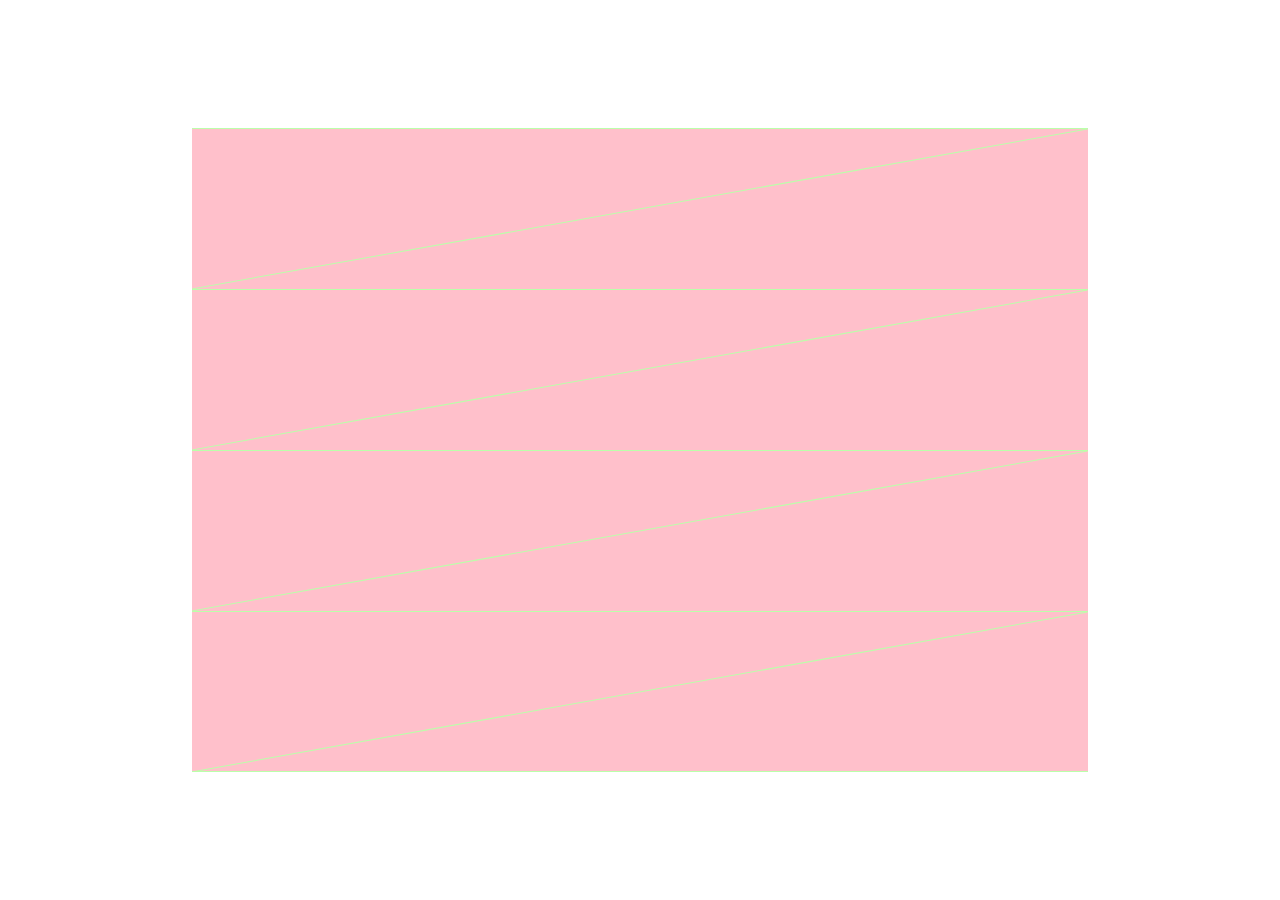
==== Terry/demo.html @ 3080700b "动画demo初始化" ====
<!DOCTYPE html>
<html>
<head>
   	<meta name="keywords" content="具体的关键字">
	<meta name="description" content="具体的页面描述">
	<meta name="author" content="game">
	<meta http-equiv="content-language" content="zh-CN"/>
	<meta charset="utf-8">
    <title>动画demo</title>
    <meta name="viewport" content="width=device-width, initial-scale=1, maximum-scale=1, user-scalable=no">
    <link rel="stylesheet" type="text/css" href="css/common.css">
    <link rel="stylesheet" type="text/css" href="css/demo.css">
</head>
<body>
	<div class="index-wrapper">

        <div id="contentBox">
          <!--<div class="partItem"></div>-->
        </div>

    </div>

  </div>
	<script type="text/javascript" src="js/jquery-2.2.4.min.js"></script>
	<script type="text/javascript" src="js/flexible.js"></script>
	<script type="text/javascript" src="js/common.js"></script>
	<script type="text/javascript" src="js/index-ctrl.js"></script>
<script type="text/javascript">

  $(function(){
    console.log(Math.sqrt( Math.pow(200,2)+Math.pow(100,2) )); // 斜线高度

    function getTanDeg(tan) {
      return Math.atan(tan) / (Math.PI / 180);
    }
    var result = getTanDeg(2);
    console.log(result); // js控制角度


    let point = 10; // 一共10个目标点
    let lineColor = '#bfa';
    let lineWidth = 1;

    let $contentBox = $('#contentBox');
    let itemWidth = $contentBox.width();
    let itemHeight = $contentBox.height()/(point/2 - 1);

    for(let i = 0; i<point/2 - 1; i++){
      $contentBox.append('<div class="partItem"></div>');
      $('.partItem').eq(i)
        .width(itemWidth)
        .height(itemHeight).css({
        'borderTop': `${lineWidth}px solid ${lineColor}`
      });
    }
    $('.partItem:last-child').css({
      'borderBottom': `${lineWidth}px solid ${lineColor}`
    });

    $(`<style>.partItem:before{
      width: ${lineWidth}px;
      height: ${Math.sqrt( Math.pow(itemWidth,2)+Math.pow(itemHeight,2) )}px;
      background-color: ${lineColor};
      transform: rotate(${getTanDeg(itemWidth/(itemHeight - lineWidth))+'deg'});

    }</style>`).appendTo('head');

  });

</script>
</body>
</html>
---- Terry/css/common.css ----
@charset "utf-8";
/* @base */
body,div,dl,dt,dd,ul,ol,li,h1,h2,h3,h4,h5,h6,pre,code,form,fieldset,legend,input,textarea,p,blockquote,th,td,hr,button{margin:0;padding:0;}
body,button,input,select,textarea{font:14px/1.5 PingFangSC,Garamond,arial,\5b8b\4f53;}
input,select,textarea{font-size:100%;}
table{border-collapse:collapse;border-spacing:0;}
th{text-align:inherit;}
fieldset,img,a img{border:0;}
abbr,acronym{border:0;font-variant:normal;}
del{text-decoration:line-through;}
address,caption,cite,code,dfn,em,th,var{font-style:normal;}
ol,ul{list-style:none;}
caption,th{text-align:left;}
h1,h2,h3,h4,h5,h6{font-size:100%;}
q:before,q:after{content:'';}
sup{vertical-align:text-top;}
sub{vertical-align:text-bottom;}
ins,a{text-decoration:none;color: #fff;}
a:hover{text-decoration:none;}

.clearfix:after{visibility:hidden;display:block;font-size:0;content:" ";clear:both;height:0;}
.clearfix{*zoom:1;}
.hide{display:none;}
.fl{float:left;}
.fr{float:right;}
html,body{
	height: 100%;
	color: #757575;
	background: #F2F2F2;
}
body{
	display: -webkit-box; /* OLD - iOS 6-, Safari 3.1-6 */ 
	display: -moz-box; /* OLD - Firefox 19- (buggy but mostly works) */ 
	display: -ms-flexbox; /* TWEENER - IE 10 */ 
	display: -webkit-flex; /* NEW - Chrome */ 
	display: flex; /* NEW, Spec - Opera 12.1, Firefox 20+ */
	flex-direction: column;


}
.flex{
	display: -webkit-box; /* OLD - iOS 6-, Safari 3.1-6 */ 
	display: -moz-box; /* OLD - Firefox 19- (buggy but mostly works) */ 
	display: -ms-flexbox; /* TWEENER - IE 10 */ 
	display: -webkit-flex; /* NEW - Chrome */ 
	display: flex; /* NEW, Spec - Opera 12.1, Firefox 20+ */

}
*{
	-moz-box-sizing: border-box;  
    -webkit-box-sizing: border-box; 
    -o-box-sizing: border-box; 
    -ms-box-sizing: border-box; 
    box-sizing: border-box; 
}
/*此处设置无论页面内容多少  footer永远在底部显示*/
.body-wrap{
	position: relative;
	-webkit-flex: 1 1 auto;
	-moz-flex: 1 1 auto;
	-ms-flex: 1 1 auto;
	-o-flex: 1 1 auto;
	flex: 1 1 auto;
	flex-direction: column;
	-webkit-transition: all .6s;
	-o-transition: all .6s;
	transition: all .6s;
}
/*此处设置无论页面内容多少  footer永远在底部显示*/


/*以上为CSSreset*/



/*header start*/
.public-header{
	-webkit-flex: 0 0 auto;
	-moz-flex: 0 0 auto;
	-ms-flex: 0 0 auto;
	-o-flex: 0 0 auto;
	flex: 0 0 auto;
}

.public-footer{
	-webkit-flex: 0 0 auto;
	-moz-flex: 0 0 auto;
	-ms-flex: 0 0 auto;
	-o-flex: 0 0 auto;
	flex: 0 0 auto;
}
.header{
	width: 100%;
	padding: 0.266667rem;
	background: #333;
	height: 1.6rem;
	justify-content: space-between;
	-webkit-transition: all .6s;
	-o-transition: all .6s;
	transition: all .6s;
}

.header .logo{
	display: block;
	height: 1.066667rem;
	line-height: 1.066667rem;
	color: #fff;
	font-size: 0.658824rem;
	font-weight: bold;
}
.header .logo img{
	height: 100%;
}

.header .nav{
	width:1.066667rem;
	flex-direction: column;
	align-content: space-around;
	height: 100%;
	flex-flow: row wrap;
}
.header .nav span{
	width: 100%;
	height: 0.066667rem;
	background: #fff;
	display: block;
	-webkit-transition: all .6s;
	-o-transition: all .6s;
	transition: all .6s;
}

.sideBarAnimate{
	-webkit-transform: translateX(-50%);
	-ms-transform: translateX(-50%);
	-o-transform: translateX(-50%);
	transform: translateX(-50%);

}

/*header end*/

/*sideBar begin*/

.kx-column-nav{
	width: 50%;/*宽度根据项目需求调节；如需响应请使用百分比加上max-width*/
	position: fixed;
	top: 0;
	right: -50%;
	height: 100%;
	min-height: 100%;
	overflow: hidden;
	background: #20222A;
	-webkit-transition: all .6s;
	-o-transition: all .6s;
	transition: all .6s;
	z-index: 100;
}

.kx-column-nav .kx-column-logo{
	display: block;
	width: 100%;
	height: 1.6rem;
	line-height: 1.6rem;
	text-decoration: none;
}

.kx-column-nav .kx-column-logo h1{
	text-align: center;
	font-size: 0.64rem;
	font-weight: bold;
	color: #fff;
	opacity: .8;
	letter-spacing: 5px;
}

.kx-column-nav .kx-column-main{
	width: 100%;
}
.kx-column-nav .kx-column-main > ul{
	padding: 0;
	margin: 0;
}
.kx-column-nav .kx-column-main > ul > li{
	padding: 0;
	margin: 0;
	list-style: none;
}

.kx-column-nav .kx-column-main > ul > li > a{

	display: block;
	padding-left: 0.666667rem;
	color: #fff;
	opacity: .8;
	text-decoration: none;
	height: 1.333333rem;
	line-height: 1.333333rem;
	-webkit-transition: border .6s;
	-o-transition: border .6s;
	transition: border .6s;
	position: relative;
}
.kx-column-nav .kx-column-main > ul > li > a .kx-slide-icon{
	width: 0.373333rem;
	height: 0.373333rem;
	font-size: 0.373333rem;
	position: absolute;
	top: 50%;
	margin-top: -0.186667rem;
	right: 0.533333rem;
}
.kx-column-nav .kx-column-main > ul > li > a .fa-chevron-up{
	display: none;
}
.kx-column-nav .kx-column-main > ul > li > .active .fa-chevron-up{
	display: block;
}

.kx-column-nav .kx-column-main > ul > li > .active .fa-chevron-down{
	display: none;
}

.kx-column-nav .kx-column-main > ul > li > a i{
	font-size: 0.373333rem;
	width: 0.4rem;
	margin-right: 0.133333rem;
}

.kx-column-nav .kx-column-main > ul > li > ul{
	padding: 0;
	margin: 0;
	list-style: none;
	background: rgba(0,0,0,.3)
}
.kx-column-nav .kx-column-main > ul > li > ul{
	display: none;
}
.kx-column-nav .kx-column-main > ul > li > ul li a{
	padding-left: 1.2rem;
	line-height: 1.2rem;
	color: #fff;
	opacity: .8;
	display: block;
	text-decoration: none;
	-webkit-transition: all .75s;
	-o-transition: all .75s;
	transition: all .75s;
}
.kx-column-nav .kx-column-main > ul > li > ul li a:hover{
	background: #009688;
}

/*sideBar end*/

/*footer begin*/
.footer{
	position: relative;
	font-size: 0.32rem;
	width: 100%;
	height: 0.8rem;
	text-align: center;
	background: #333;
	line-height: 0.8rem;
	color: #fff;
	-webkit-transition: all .6s;
	-o-transition: all .6s;
	transition: all .6s;
}
/*footer end*/


/*模板页面规则对应样式，实际开发中中请删除*/

.kx-rule{
  width: 100%;
  margin-top: 1.066667rem;
  padding: 0 0.533333rem
}

.kx-rule h1{
  text-align: center;
  font-size: 0.48rem;
  color: #333;
  font-family: 'Chelsea Market', Georgia, serif
  
}

.kx-rule h2{
  text-align: center;
  font-size: 0.32rem;
  color: #999;
  font-family: 'Chelsea Market', Georgia, serif;
  margin-top: 15px;
}
.kx-rule h3{
  text-align: center;
  font-size: 0.32rem;
  color: #999;
  font-family: 'Chelsea Market', Georgia, serif;
  margin-top: 0.4rem;
}
.kx-rule ul{
  width: 100%;
  margin: 0.8rem auto;
}

.kx-rule ul li{
  line-height: 0.666667rem;
  font-size: 0.32rem;
}

.kx-rule ul li a{
  color: #ff0000;
  /*text-decoration: underline;*/
}
/*模板页面规则对应样式，实际开发中中请删除*/
---- Terry/css/demo.css ----
* {
  font-family: "微软雅黑" !important;
}
body {
  background-color: #fff;
  -ms-overflow-style: none;
  overflow: -moz-scrollbars-none;
}
body::-webkit-scrollbar {
  width: 0;
}
.index-wrapper {
  height: 100vh;
  background-size: 100% 100%;
  padding: 10% 15%;
}
.index-wrapper #contentBox {
  height: 100%;
  background-color: pink;
}
.index-wrapper #contentBox .partItem {
  overflow: hidden;
  position: relative;
  background-color: transparent;
}
.index-wrapper #contentBox .partItem:before {
  content: "";
  position: absolute;
  top: 0;
  right: 0;
  display: block;
  transform-origin: top;
}
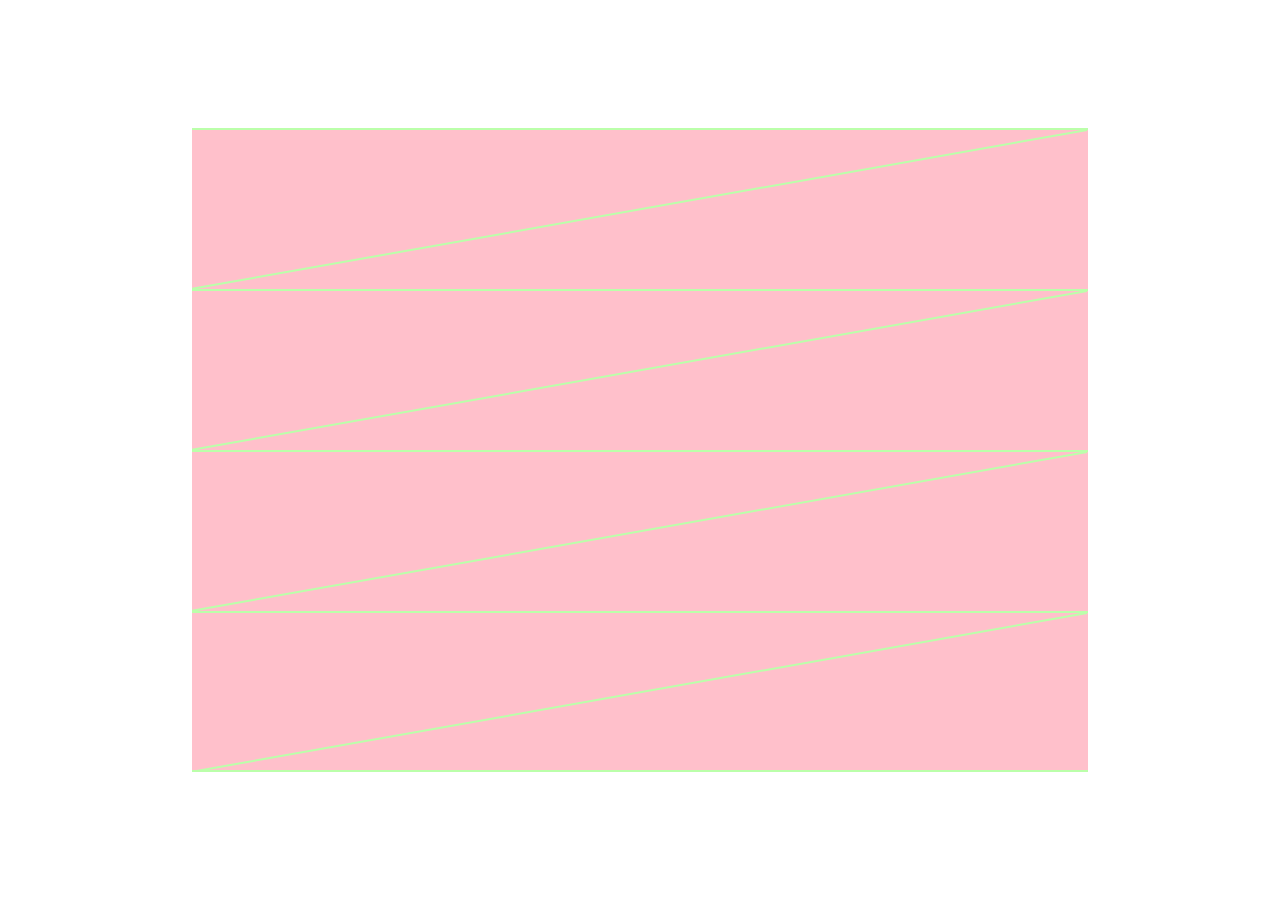
==== commit a06c80df: "添加说明" ====
--- a/Terry/demo.html
+++ b/Terry/demo.html
@@ -28,23 +28,29 @@
 <script type="text/javascript">
 
   $(function(){
-    console.log(Math.sqrt( Math.pow(200,2)+Math.pow(100,2) )); // 斜线高度
 
+    // 斜线高度
+    console.log(Math.sqrt( Math.pow(200,2)+Math.pow(100,2) ));
+
+    /**
+     * js控制角度
+     * @param tan
+     * @returns {number}
+     */
     function getTanDeg(tan) {
       return Math.atan(tan) / (Math.PI / 180);
     }
-    var result = getTanDeg(2);
-    console.log(result); // js控制角度
 
 
     let point = 10; // 一共10个目标点
-    let lineColor = '#bfa';
-    let lineWidth = 1;
+    let lineColor = '#bfa'; // 线条颜色
+    let lineWidth = 2; // 线条粗细
 
-    let $contentBox = $('#contentBox');
-    let itemWidth = $contentBox.width();
-    let itemHeight = $contentBox.height()/(point/2 - 1);
+    let $contentBox = $('#contentBox'); // 容器box
+    let itemWidth = $contentBox.width(); // 子元素宽度
+    let itemHeight = $contentBox.height()/(point/2 - 1); // 子元素高度
 
+    // 添加子元素，并定义样式
     for(let i = 0; i<point/2 - 1; i++){
       $contentBox.append('<div class="partItem"></div>');
       $('.partItem').eq(i)
@@ -53,10 +59,12 @@
         'borderTop': `${lineWidth}px solid ${lineColor}`
       });
     }
+    // 最后一个元素不要边框
     $('.partItem:last-child').css({
       'borderBottom': `${lineWidth}px solid ${lineColor}`
     });
 
+    // 子元素，添加伪类样式
     $(`<style>.partItem:before{
       width: ${lineWidth}px;
       height: ${Math.sqrt( Math.pow(itemWidth,2)+Math.pow(itemHeight,2) )}px;
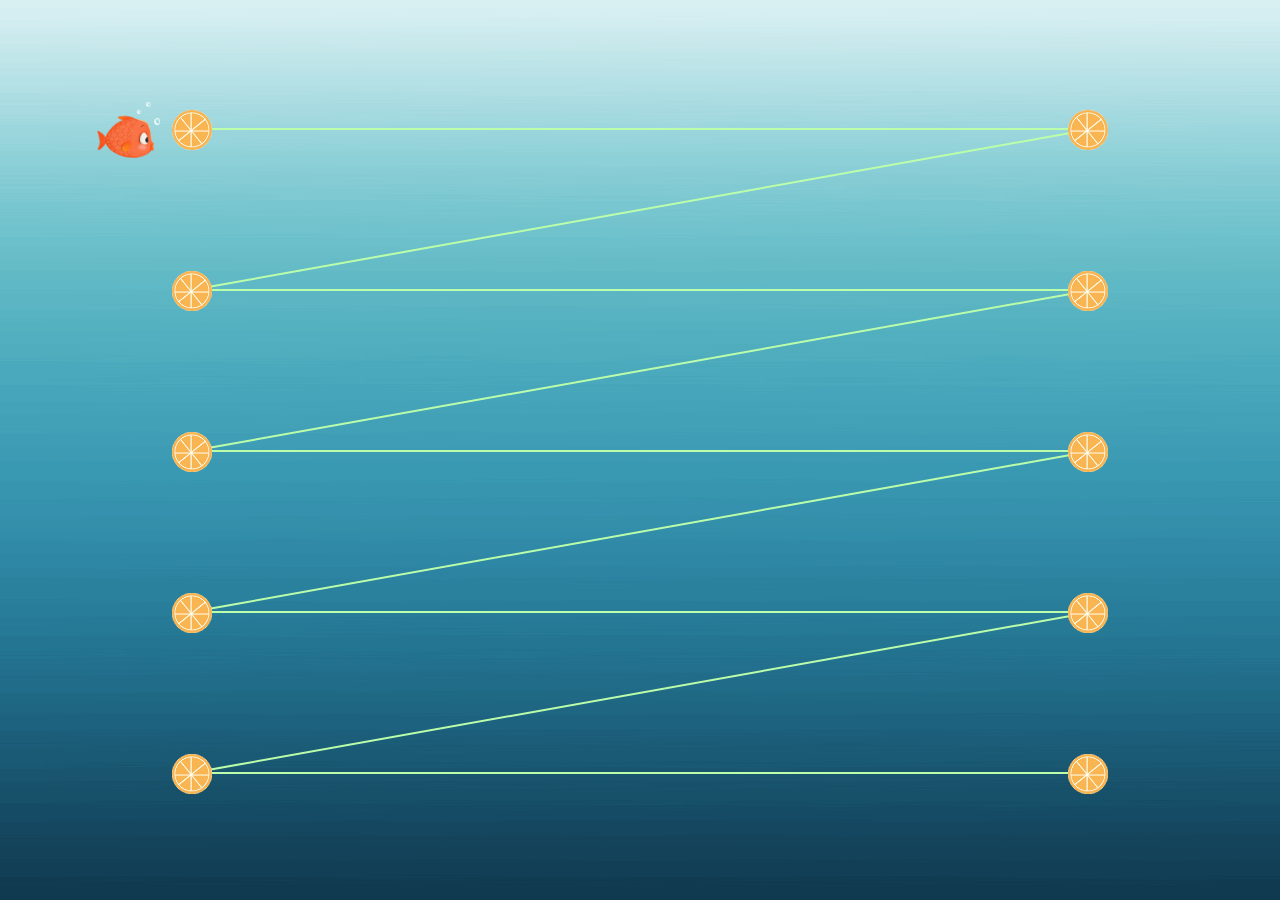
==== commit 72aba78d: "页面UI和动画初始化交互" ====
--- a/Terry/demo.html
+++ b/Terry/demo.html
@@ -15,6 +15,7 @@
 	<div class="index-wrapper">
 
         <div id="contentBox">
+          <img id="eaterIcon" src="./images/fish_right.png" alt="eaterIcon">
           <!--<div class="partItem"></div>-->
         </div>
 
@@ -45,33 +46,80 @@
     let point = 10; // 一共10个目标点
     let lineColor = '#bfa'; // 线条颜色
     let lineWidth = 2; // 线条粗细
+    let animatEasing = 500; // 动画速度
+    let animatDelay = 200; // 动画每个阶段停留时间
 
     let $contentBox = $('#contentBox'); // 容器box
     let itemWidth = $contentBox.width(); // 子元素宽度
     let itemHeight = $contentBox.height()/(point/2 - 1); // 子元素高度
 
-    // 添加子元素，并定义样式
+    // 补充顶部边框，作为运动轨迹
+    $contentBox.css({
+      'borderTop': `${lineWidth}px solid ${lineColor}`
+    });
+
+    // 添加子元素，添加子元素图片
     for(let i = 0; i<point/2 - 1; i++){
       $contentBox.append('<div class="partItem"></div>');
-      $('.partItem').eq(i)
-        .width(itemWidth)
-        .height(itemHeight).css({
-        'borderTop': `${lineWidth}px solid ${lineColor}`
-      });
+      $('.partItem').eq(i).width(itemWidth).height(itemHeight).append('' +
+        '<div class="border" style="height: '+lineWidth+'px; background: '+lineColor+'"></div>' +
+        '<img class="foodIcon foodIcon1" src="./images/lemon.png" alt="foodIcon">' +
+        '<img class="foodIcon foodIcon2" src="./images/lemon.png" alt="foodIcon">'
+      );
     }
-    // 最后一个元素不要边框
-    $('.partItem:last-child').css({
-      'borderBottom': `${lineWidth}px solid ${lineColor}`
-    });
 
-    // 子元素，添加伪类样式
+    // 最后一个元素添加子元素图片
+    $('.partItem:last-child').append('' +
+      '<img class="foodIcon foodIcon3" src="./images/lemon.png" alt="foodIcon">' +
+      '<img class="foodIcon foodIcon4" src="./images/lemon.png" alt="foodIcon">'
+    );
+
+    // 子元素，添加伪类样式，作为运动轨迹
     $(`<style>.partItem:before{
       width: ${lineWidth}px;
       height: ${Math.sqrt( Math.pow(itemWidth,2)+Math.pow(itemHeight,2) )}px;
       background-color: ${lineColor};
-      transform: rotate(${getTanDeg(itemWidth/(itemHeight - lineWidth))+'deg'});
+      transform: rotate(${getTanDeg(itemWidth/(itemHeight - lineWidth/2))+'deg'});
 
     }</style>`).appendTo('head');
+
+
+
+    var $foodIconArr = $('.foodIcon');// 食物的图标数组
+    var $eater = $('#eaterIcon'); // 猎人（人或者鱼）
+
+    let eaterWidth = $eater.width(); // 捕食者宽度
+    let eaterHeight = $eater.height(); // 捕食者高度
+
+
+    $eater.unbind('click').bind('click', function(){
+      eatingFood();
+    });
+
+    /**
+     * eatingFood：开始吃食物
+     */
+    function eatingFood(){
+      for(let i = 0; i<=point; i++){
+
+        let left = i%2?0:itemWidth; // 距离左侧距离
+        let top = Math.ceil(i/2)*itemHeight; // 距离顶部距离
+
+        if(i === 0){// 隐藏第一个食物
+          $foodIconArr.eq(0).hide();
+        }
+        if(i<point - 1){ // 最后一次之前停止动画
+          $eater.animate({
+            left: left - eaterWidth/2, // 减去自身边距的一半
+            top: top  - eaterHeight/2 // 减去自身边距的一半
+          }, animatEasing, 'linear', function(){
+            console.log(left, top);
+            $foodIconArr.eq(i+1).hide();
+            $eater.attr('src', `./images/fish_${i%2?'right':'left'}.png`);
+          }).delay(animatDelay);
+        }
+      }
+    }
 
   });
 
--- a/Terry/css/demo.css
+++ b/Terry/css/demo.css
@@ -11,17 +11,54 @@
 }
 .index-wrapper {
   height: 100vh;
+  background: url("../images/bg_sea.png") repeat-x;
   background-size: 100% 100%;
   padding: 10% 15%;
 }
 .index-wrapper #contentBox {
   height: 100%;
-  background-color: pink;
+  position: relative;
+}
+.index-wrapper #contentBox #eaterIcon {
+  position: absolute;
+  width: 1.16796875rem;
+  height: 1.0234375rem;
+  left: -1.75585937rem;
+  top: -0.51171875rem;
+  z-index: 2;
 }
 .index-wrapper #contentBox .partItem {
-  overflow: hidden;
   position: relative;
   background-color: transparent;
+}
+.index-wrapper #contentBox .partItem .border {
+  /*作为运动轨迹*/
+  position: absolute;
+  left: 0;
+  bottom: 0;
+  width: 100%;
+}
+.index-wrapper #contentBox .partItem .foodIcon {
+  width: 0.75rem;
+  height: 0.75rem;
+  position: absolute;
+  z-index: 1;
+}
+.index-wrapper #contentBox .partItem .foodIcon1 {
+  left: -0.375rem;
+  top: -0.375rem;
+}
+.index-wrapper #contentBox .partItem .foodIcon2 {
+  right: -0.375rem;
+  top: -0.375rem;
+}
+.index-wrapper #contentBox .partItem .foodIcon3 {
+  left: -0.375rem;
+  bottom: -0.375rem;
+}
+.index-wrapper #contentBox .partItem .foodIcon4 {
+  right: -0.375rem;
+  bottom: -0.375rem;
 }
 .index-wrapper #contentBox .partItem:before {
   content: "";
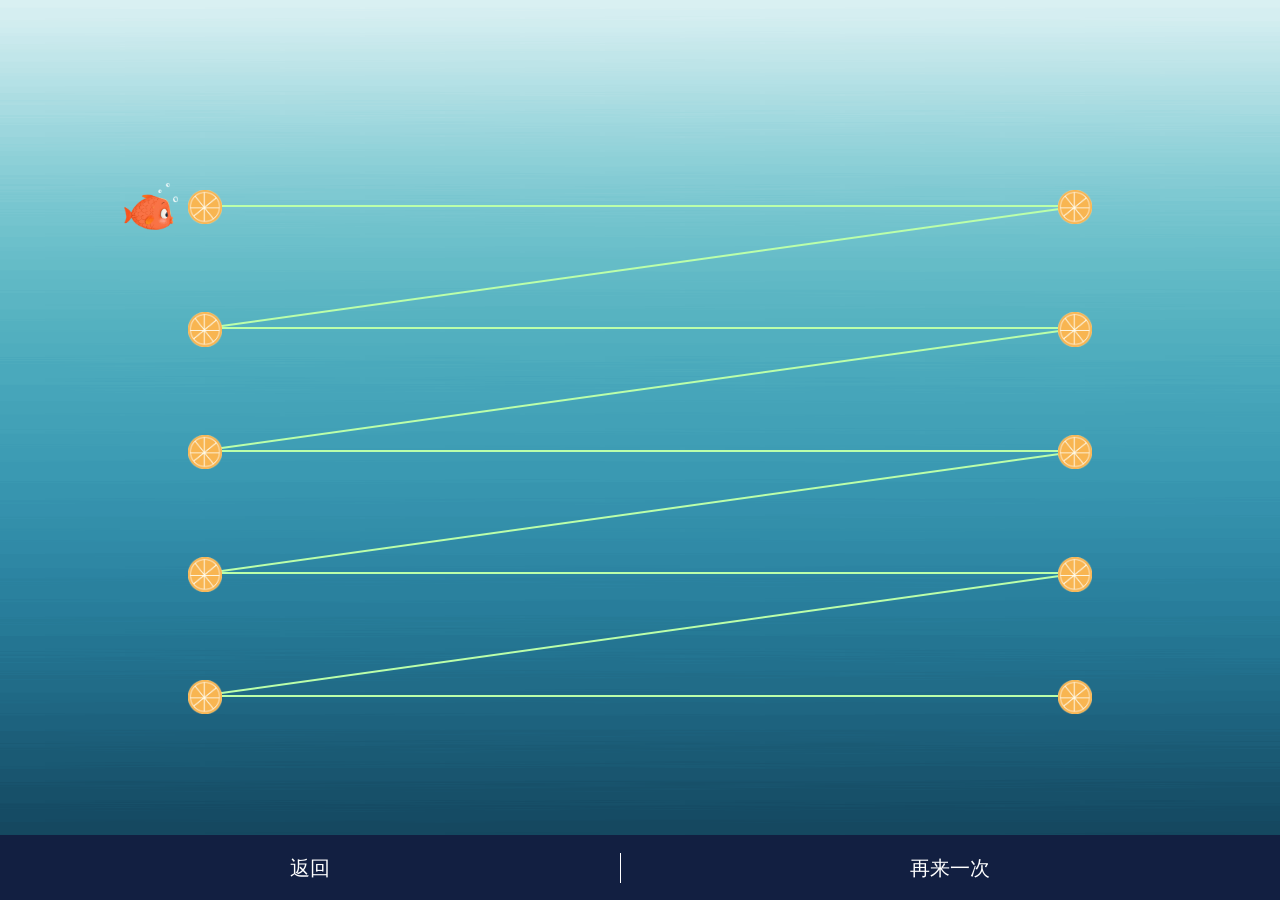
==== commit e5841541: "用户操作和UI" ====
--- a/Terry/demo.html
+++ b/Terry/demo.html
@@ -19,13 +19,16 @@
           <!--<div class="partItem"></div>-->
         </div>
 
+    <div class="fixedBox">
+      <div class="part">返回</div>
+      <div class="part">再来一次</div>
     </div>
 
   </div>
 	<script type="text/javascript" src="js/jquery-2.2.4.min.js"></script>
 	<script type="text/javascript" src="js/flexible.js"></script>
 	<script type="text/javascript" src="js/common.js"></script>
-	<script type="text/javascript" src="js/index-ctrl.js"></script>
+	<!--<script type="text/javascript" src="js/index-ctrl.js"></script>-->
 <script type="text/javascript">
 
   $(function(){
@@ -46,8 +49,8 @@
     let point = 10; // 一共10个目标点
     let lineColor = '#bfa'; // 线条颜色
     let lineWidth = 2; // 线条粗细
-    let animatEasing = 500; // 动画速度
-    let animatDelay = 200; // 动画每个阶段停留时间
+    let animatEasing = 50; // 动画速度
+    let animatDelay = 20; // 动画每个阶段停留时间
 
     let $contentBox = $('#contentBox'); // 容器box
     let itemWidth = $contentBox.width(); // 子元素宽度
@@ -90,10 +93,32 @@
 
     let eaterWidth = $eater.width(); // 捕食者宽度
     let eaterHeight = $eater.height(); // 捕食者高度
+    // js控制初始化left,top,并保存，以便再次初始化；
 
 
+    // 开始（进入页面即执行）
     $eater.unbind('click').bind('click', function(){
       eatingFood();
+    });
+
+    // 再来一次
+    $('.fixedBox .part').unbind('click').bind('click', function(){
+      let index = $(this).index();
+      if(index === 0){
+        alert('返回~');
+      }else{
+        // 修改图片方向；
+        $eater.attr('src', './images/fish_right.png');
+        // 显示所有食物
+        for(let i = 0; i<$foodIconArr.length; i++){
+          $foodIconArr.eq(i).show();
+        }
+        // 重置捕食者位置
+        $eater.css({
+          left: -eaterWidth/2,
+          top: -eaterHeight/2
+        });
+      }
     });
 
     /**
--- a/Terry/css/demo.css
+++ b/Terry/css/demo.css
@@ -13,7 +13,7 @@
   height: 100vh;
   background: url("../images/bg_sea.png") repeat-x;
   background-size: 100% 100%;
-  padding: 10% 15%;
+  padding: 16%;
 }
 .index-wrapper #contentBox {
   height: 100%;
@@ -21,10 +21,10 @@
 }
 .index-wrapper #contentBox #eaterIcon {
   position: absolute;
-  width: 1.16796875rem;
-  height: 1.0234375rem;
-  left: -1.75585937rem;
-  top: -0.51171875rem;
+  width: 0.99666667rem;
+  height: 0.87333333rem;
+  left: -1.49833333rem;
+  top: -0.43666667rem;
   z-index: 2;
 }
 .index-wrapper #contentBox .partItem {
@@ -39,26 +39,26 @@
   width: 100%;
 }
 .index-wrapper #contentBox .partItem .foodIcon {
-  width: 0.75rem;
-  height: 0.75rem;
+  width: 0.64rem;
+  height: 0.64rem;
   position: absolute;
   z-index: 1;
 }
 .index-wrapper #contentBox .partItem .foodIcon1 {
-  left: -0.375rem;
-  top: -0.375rem;
+  left: -0.32rem;
+  top: -0.32rem;
 }
 .index-wrapper #contentBox .partItem .foodIcon2 {
-  right: -0.375rem;
-  top: -0.375rem;
+  right: -0.32rem;
+  top: -0.32rem;
 }
 .index-wrapper #contentBox .partItem .foodIcon3 {
-  left: -0.375rem;
-  bottom: -0.375rem;
+  left: -0.32rem;
+  bottom: -0.32rem;
 }
 .index-wrapper #contentBox .partItem .foodIcon4 {
-  right: -0.375rem;
-  bottom: -0.375rem;
+  right: -0.32rem;
+  bottom: -0.32rem;
 }
 .index-wrapper #contentBox .partItem:before {
   content: "";
@@ -68,3 +68,23 @@
   display: block;
   transform-origin: top;
 }
+.index-wrapper .fixedBox {
+  position: fixed;
+  left: 0;
+  bottom: 0;
+  width: 100%;
+  display: flex;
+  align-items: center;
+  text-align: center;
+  font-size: 0.37333333rem;
+  color: #fff;
+  background-color: #121F41;
+}
+.index-wrapper .fixedBox .part {
+  flex-grow: 1;
+  margin: 0.32rem 0;
+  border-right: 0.02666667rem solid #fff;
+}
+.index-wrapper .fixedBox .part:last-child {
+  border-right: none;
+}
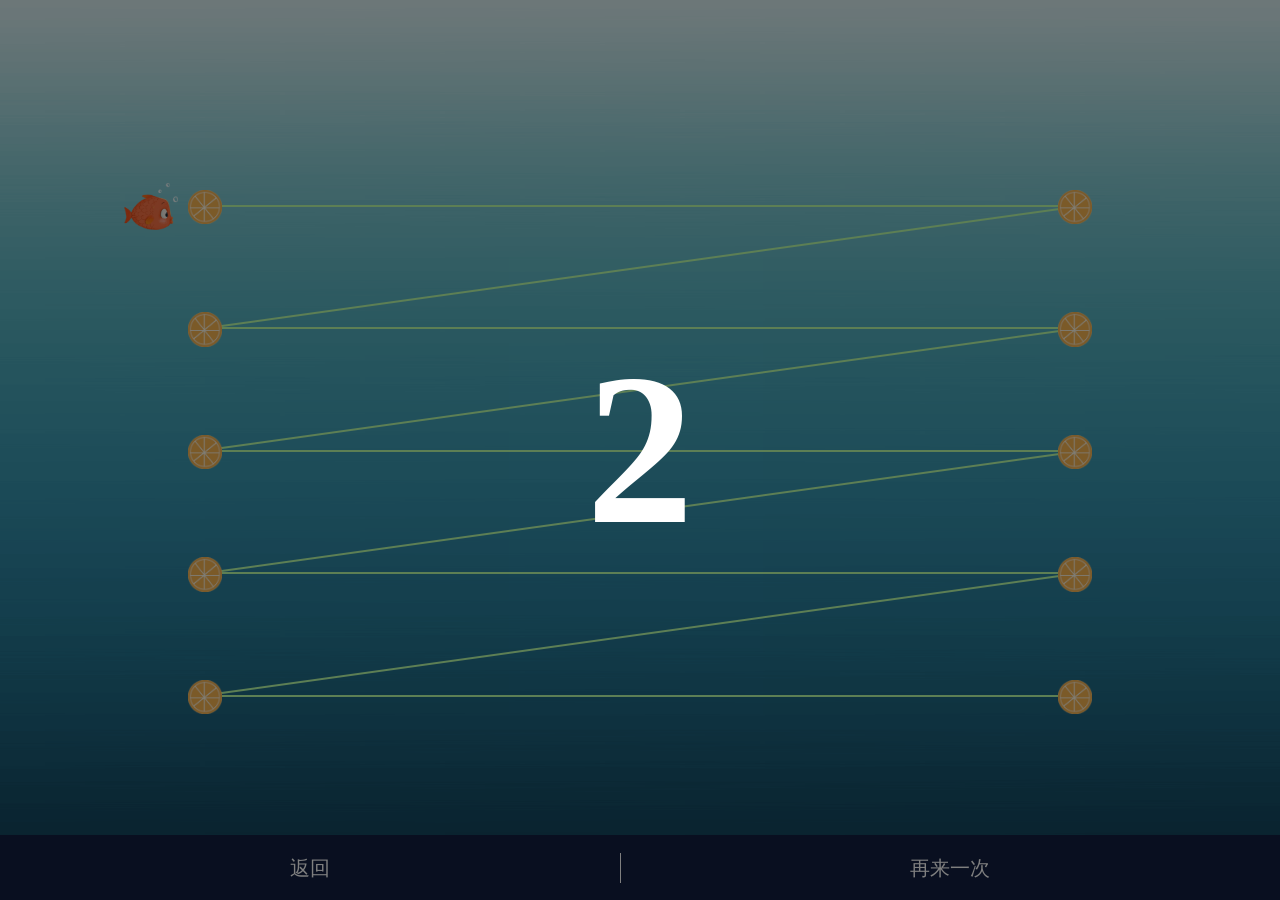
==== commit f073425a: "初始化逻辑更新" ====
--- a/Terry/demo.html
+++ b/Terry/demo.html
@@ -19,6 +19,9 @@
           <!--<div class="partItem"></div>-->
         </div>
 
+    <div class="shadowBox">
+      <span class="leftTime">3</span>
+    </div>
     <div class="fixedBox">
       <div class="part">返回</div>
       <div class="part">再来一次</div>
@@ -96,17 +99,15 @@
     // js控制初始化left,top,并保存，以便再次初始化；
 
 
-    // 开始（进入页面即执行）
-    $eater.unbind('click').bind('click', function(){
-      eatingFood();
-    });
-
     // 再来一次
     $('.fixedBox .part').unbind('click').bind('click', function(){
       let index = $(this).index();
       if(index === 0){
         alert('返回~');
       }else{
+        // 展示倒计时
+        $('.shadowBox').show();
+        timerFun();
         // 修改图片方向；
         $eater.attr('src', './images/fish_right.png');
         // 显示所有食物
@@ -120,6 +121,23 @@
         });
       }
     });
+
+    // 开始（进入页面即执行）
+    timerFun();
+    function timerFun(){
+      let leftTime = 3;
+      let timer = setInterval(function () {
+        leftTime --;
+        if(leftTime > 0){
+          $('.shadowBox .leftTime').text(leftTime);
+        }else{
+          clearInterval(timer);
+          $('.shadowBox').hide();
+          $('.shadowBox .leftTime').text(3);
+          eatingFood();
+        }
+      }, 1000);
+    }
 
     /**
      * eatingFood：开始吃食物
--- a/Terry/css/demo.css
+++ b/Terry/css/demo.css
@@ -68,6 +68,23 @@
   display: block;
   transform-origin: top;
 }
+.index-wrapper .shadowBox {
+  position: fixed;
+  left: 0;
+  top: 0;
+  z-index: 3;
+  width: 100%;
+  height: 100%;
+  background-color: rgba(0, 0, 0, 0.5);
+  display: flex;
+  align-items: center;
+  justify-content: center;
+}
+.index-wrapper .shadowBox .leftTime {
+  font-weight: bold;
+  color: #fff;
+  font-size: 4rem;
+}
 .index-wrapper .fixedBox {
   position: fixed;
   left: 0;
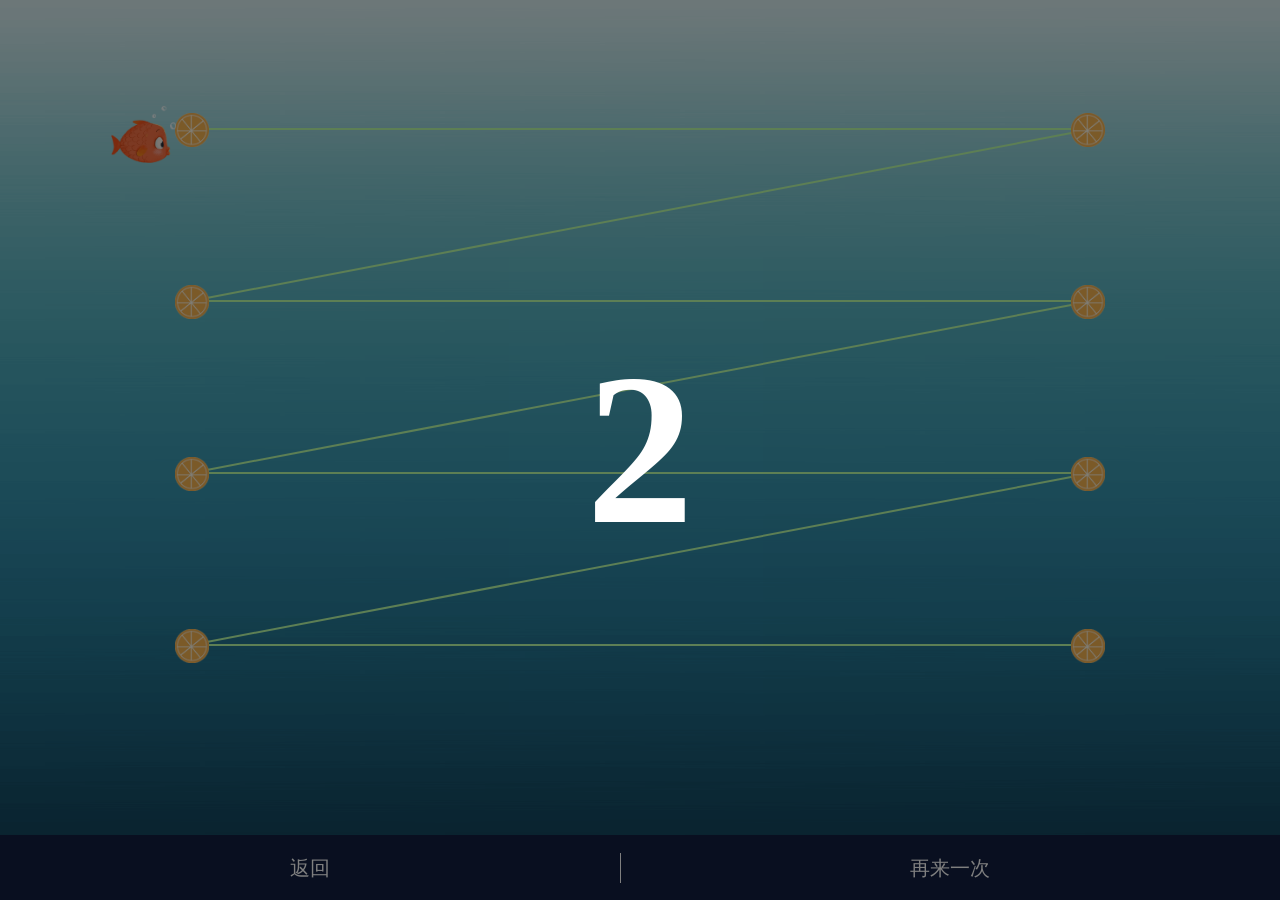
==== commit dba443c2: "目标物尺寸调整和再来一次防抖处理" ====
--- a/Terry/demo.html
+++ b/Terry/demo.html
@@ -1,55 +1,57 @@
 <!DOCTYPE html>
 <html>
 <head>
-   	<meta name="keywords" content="具体的关键字">
-	<meta name="description" content="具体的页面描述">
-	<meta name="author" content="game">
-	<meta http-equiv="content-language" content="zh-CN"/>
-	<meta charset="utf-8">
-    <title>动画demo</title>
-    <meta name="viewport" content="width=device-width, initial-scale=1, maximum-scale=1, user-scalable=no">
-    <link rel="stylesheet" type="text/css" href="css/common.css">
-    <link rel="stylesheet" type="text/css" href="css/demo.css">
+  <meta name="keywords" content="具体的关键字">
+  <meta name="description" content="具体的页面描述">
+  <meta name="author" content="game">
+  <meta http-equiv="content-language" content="zh-CN"/>
+  <meta charset="utf-8">
+  <title>动画demo</title>
+  <meta name="viewport" content="width=device-width, initial-scale=1, maximum-scale=1, user-scalable=no">
+  <link rel="stylesheet" type="text/css" href="css/common.css">
+  <link rel="stylesheet" type="text/css" href="css/demo.css">
 </head>
 <body>
-	<div class="index-wrapper">
+<div class="index-wrapper">
 
-        <div id="contentBox">
-          <img id="eaterIcon" src="./images/fish_right.png" alt="eaterIcon">
-          <!--<div class="partItem"></div>-->
-        </div>
+  <div id="contentBox">
+    <img id="eaterIcon" src="./images/fish_right.png" alt="eaterIcon">
+    <!--<div class="partItem"></div>-->
+  </div>
 
-    <div class="shadowBox">
-      <span class="leftTime">3</span>
-    </div>
-    <div class="fixedBox">
-      <div class="part">返回</div>
-      <div class="part">再来一次</div>
-    </div>
+  <div class="shadowBox">
+    <span class="leftTime">3</span>
+  </div>
+  <div class="fixedBox">
+    <div class="part">返回</div>
+    <div class="part">再来一次</div>
+  </div>
 
-  </div>
-	<script type="text/javascript" src="js/jquery-2.2.4.min.js"></script>
-	<script type="text/javascript" src="js/flexible.js"></script>
-	<script type="text/javascript" src="js/common.js"></script>
-	<!--<script type="text/javascript" src="js/index-ctrl.js"></script>-->
+</div>
+<script type="text/javascript" src="js/jquery-2.2.4.min.js"></script>
+<script type="text/javascript" src="js/flexible.js"></script>
+<script type="text/javascript" src="js/common.js"></script>
+<!--<script type="text/javascript" src="js/index-ctrl.js"></script>-->
 <script type="text/javascript">
 
-  $(function(){
+  $(function () {
+    
+    let animatingFlag = false; // 动画是否在执行
 
     // 斜线高度
-    console.log(Math.sqrt( Math.pow(200,2)+Math.pow(100,2) ));
+    console.log(Math.sqrt(Math.pow(200, 2) + Math.pow(100, 2)));
 
     /**
      * js控制角度
      * @param tan
      * @returns {number}
      */
-    function getTanDeg(tan) {
+    function getTanDeg (tan) {
       return Math.atan(tan) / (Math.PI / 180);
     }
 
 
-    let point = 10; // 一共10个目标点
+    let point = 8; // 一共10个目标点
     let lineColor = '#bfa'; // 线条颜色
     let lineWidth = 2; // 线条粗细
     let animatEasing = 50; // 动画速度
@@ -57,7 +59,7 @@
 
     let $contentBox = $('#contentBox'); // 容器box
     let itemWidth = $contentBox.width(); // 子元素宽度
-    let itemHeight = $contentBox.height()/(point/2 - 1); // 子元素高度
+    let itemHeight = $contentBox.height() / (point / 2 - 1); // 子元素高度
 
     // 补充顶部边框，作为运动轨迹
     $contentBox.css({
@@ -65,10 +67,10 @@
     });
 
     // 添加子元素，添加子元素图片
-    for(let i = 0; i<point/2 - 1; i++){
+    for (let i = 0; i < point / 2 - 1; i++) {
       $contentBox.append('<div class="partItem"></div>');
       $('.partItem').eq(i).width(itemWidth).height(itemHeight).append('' +
-        '<div class="border" style="height: '+lineWidth+'px; background: '+lineColor+'"></div>' +
+        '<div class="border" style="height: ' + lineWidth + 'px; background: ' + lineColor + '"></div>' +
         '<img class="foodIcon foodIcon1" src="./images/lemon.png" alt="foodIcon">' +
         '<img class="foodIcon foodIcon2" src="./images/lemon.png" alt="foodIcon">'
       );
@@ -83,54 +85,59 @@
     // 子元素，添加伪类样式，作为运动轨迹
     $(`<style>.partItem:before{
       width: ${lineWidth}px;
-      height: ${Math.sqrt( Math.pow(itemWidth,2)+Math.pow(itemHeight,2) )}px;
+      height: ${Math.sqrt(Math.pow(itemWidth, 2) + Math.pow(itemHeight, 2))}px;
       background-color: ${lineColor};
-      transform: rotate(${getTanDeg(itemWidth/(itemHeight - lineWidth/2))+'deg'});
+      transform: rotate(${getTanDeg(itemWidth / (itemHeight - lineWidth / 2)) + 'deg'});
 
     }</style>`).appendTo('head');
-
 
 
     var $foodIconArr = $('.foodIcon');// 食物的图标数组
     var $eater = $('#eaterIcon'); // 猎人（人或者鱼）
 
+    let rootFontSize = parseInt($('html').css('fontSize'));
+    let eaterFontScale = 250;
+    $eater.width(299*rootFontSize/eaterFontScale);
+    $eater.height(262*rootFontSize/eaterFontScale);
     let eaterWidth = $eater.width(); // 捕食者宽度
     let eaterHeight = $eater.height(); // 捕食者高度
     // js控制初始化left,top,并保存，以便再次初始化；
 
 
     // 再来一次
-    $('.fixedBox .part').unbind('click').bind('click', function(){
+    $('.fixedBox .part').unbind('click').bind('click', function () {
       let index = $(this).index();
-      if(index === 0){
+      if (index === 0) {
         alert('返回~');
-      }else{
-        // 展示倒计时
-        $('.shadowBox').show();
-        timerFun();
-        // 修改图片方向；
-        $eater.attr('src', './images/fish_right.png');
-        // 显示所有食物
-        for(let i = 0; i<$foodIconArr.length; i++){
-          $foodIconArr.eq(i).show();
+      } else {
+        if(!animatingFlag){ // 动画执行结束
+          // 展示倒计时
+          $('.shadowBox').show();
+          timerFun();
+          // 修改图片方向；
+          $eater.attr('src', './images/fish_right.png');
+          // 显示所有食物
+          for (let i = 0; i < $foodIconArr.length; i++) {
+            $foodIconArr.eq(i).show();
+          }
+          // 重置捕食者位置
+          $eater.css({
+            left: -eaterWidth / 2,
+            top: -eaterHeight / 2
+          });
         }
-        // 重置捕食者位置
-        $eater.css({
-          left: -eaterWidth/2,
-          top: -eaterHeight/2
-        });
       }
     });
 
     // 开始（进入页面即执行）
     timerFun();
-    function timerFun(){
+    function timerFun () {
       let leftTime = 3;
       let timer = setInterval(function () {
-        leftTime --;
-        if(leftTime > 0){
+        leftTime--;
+        if (leftTime > 0) {
           $('.shadowBox .leftTime').text(leftTime);
-        }else{
+        } else {
           clearInterval(timer);
           $('.shadowBox').hide();
           $('.shadowBox .leftTime').text(3);
@@ -142,23 +149,28 @@
     /**
      * eatingFood：开始吃食物
      */
-    function eatingFood(){
-      for(let i = 0; i<=point; i++){
+    function eatingFood () {
+      animatingFlag = true;
+      for (let i = 0; i < point; i++) {
 
-        let left = i%2?0:itemWidth; // 距离左侧距离
-        let top = Math.ceil(i/2)*itemHeight; // 距离顶部距离
+        let left = i % 2 ? 0 : itemWidth; // 距离左侧距离
+        let top = Math.ceil(i / 2) * itemHeight; // 距离顶部距离
 
-        if(i === 0){// 隐藏第一个食物
+        if (i === 0) {// 隐藏第一个食物
           $foodIconArr.eq(0).hide();
         }
-        if(i<point - 1){ // 最后一次之前停止动画
+        if (i < point - 1) { // 最后一次之前停止动画
           $eater.animate({
-            left: left - eaterWidth/2, // 减去自身边距的一半
-            top: top  - eaterHeight/2 // 减去自身边距的一半
-          }, animatEasing, 'linear', function(){
-            console.log(left, top);
-            $foodIconArr.eq(i+1).hide();
-            $eater.attr('src', `./images/fish_${i%2?'right':'left'}.png`);
+            left: left - eaterWidth / 2, // 减去自身边距的一半
+            top: top - eaterHeight / 2 // 减去自身边距的一半
+          }, animatEasing, 'linear', function () {
+            $foodIconArr.eq(i + 1).hide();
+            $eater.attr('src', `./images/fish_${i % 2 ? 'right' : 'left'}.png`);
+            console.log(i);
+            if(i === point - 2){
+              console.log('最后一次');
+              animatingFlag = false;
+            }
           }).delay(animatDelay);
         }
       }
--- a/Terry/css/demo.css
+++ b/Terry/css/demo.css
@@ -13,7 +13,7 @@
   height: 100vh;
   background: url("../images/bg_sea.png") repeat-x;
   background-size: 100% 100%;
-  padding: 16%;
+  padding: 10% 15% 20%;
 }
 .index-wrapper #contentBox {
   height: 100%;
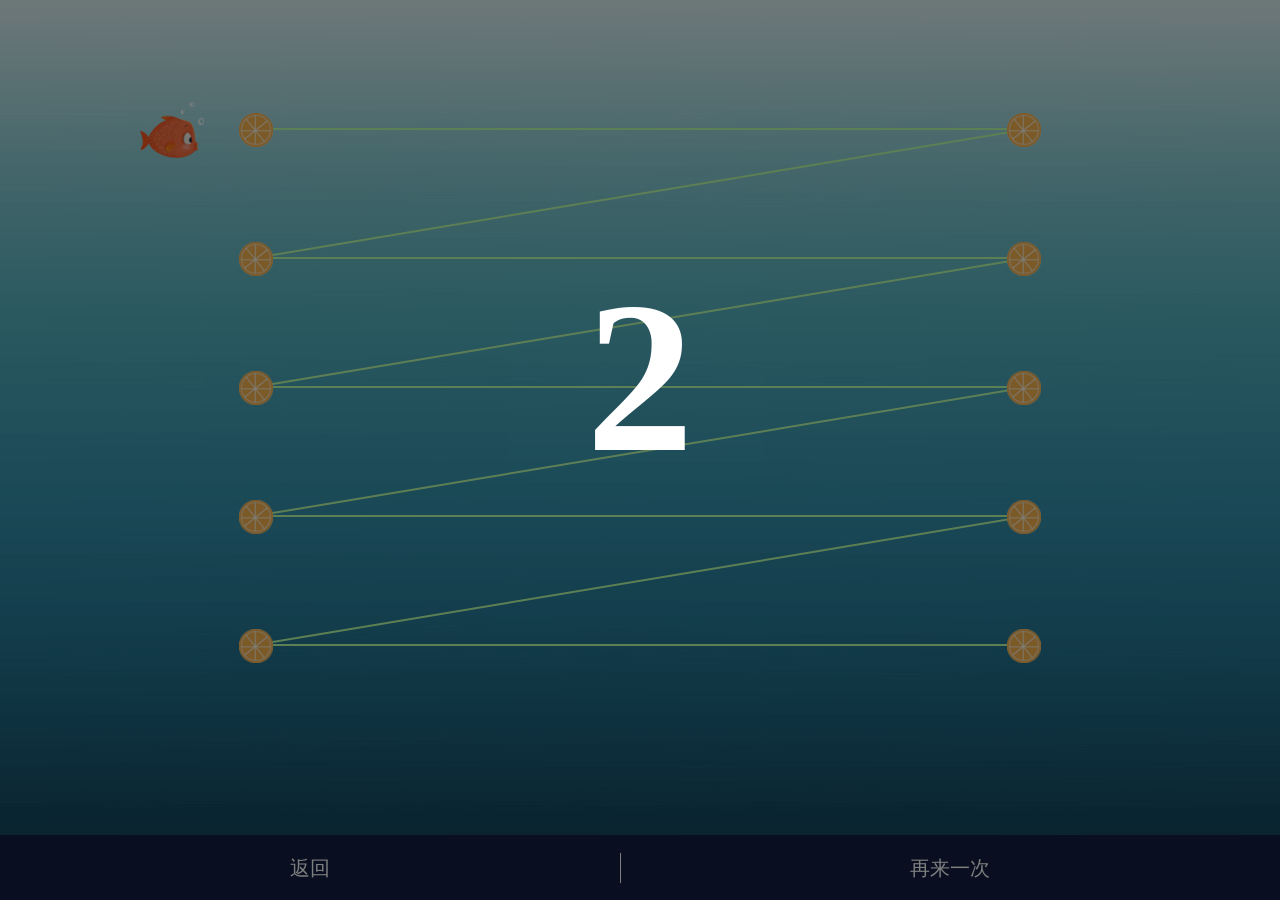
==== commit 6e2caf17: "代码梳理和逻辑整理" ====
--- a/Terry/demo.html
+++ b/Terry/demo.html
@@ -6,7 +6,7 @@
   <meta name="author" content="game">
   <meta http-equiv="content-language" content="zh-CN"/>
   <meta charset="utf-8">
-  <title>动画demo</title>
+  <title>动画demo1</title>
   <meta name="viewport" content="width=device-width, initial-scale=1, maximum-scale=1, user-scalable=no">
   <link rel="stylesheet" type="text/css" href="css/common.css">
   <link rel="stylesheet" type="text/css" href="css/demo.css">
@@ -20,7 +20,7 @@
   </div>
 
   <div class="shadowBox">
-    <span class="leftTime">3</span>
+    <span class="timeNum"></span>
   </div>
   <div class="fixedBox">
     <div class="part">返回</div>
@@ -38,24 +38,11 @@
     
     let animatingFlag = false; // 动画是否在执行
 
-    // 斜线高度
-    console.log(Math.sqrt(Math.pow(200, 2) + Math.pow(100, 2)));
-
-    /**
-     * js控制角度
-     * @param tan
-     * @returns {number}
-     */
-    function getTanDeg (tan) {
-      return Math.atan(tan) / (Math.PI / 180);
-    }
-
-
-    let point = 8; // 一共10个目标点
+    let point = 10; // 一共10个目标点
     let lineColor = '#bfa'; // 线条颜色
     let lineWidth = 2; // 线条粗细
-    let animatEasing = 50; // 动画速度
-    let animatDelay = 20; // 动画每个阶段停留时间
+    let animatEasing = 500; // 动画速度
+    let animatDelay = 200; // 动画每个阶段停留时间
 
     let $contentBox = $('#contentBox'); // 容器box
     let itemWidth = $contentBox.width(); // 子元素宽度
@@ -85,70 +72,59 @@
     // 子元素，添加伪类样式，作为运动轨迹
     $(`<style>.partItem:before{
       width: ${lineWidth}px;
-      height: ${Math.sqrt(Math.pow(itemWidth, 2) + Math.pow(itemHeight, 2))}px;
+      height: ${Math.sqrt(Math.pow(itemWidth, 2) + Math.pow(itemHeight, 2))}px; /*斜线长度*/
       background-color: ${lineColor};
       transform: rotate(${getTanDeg(itemWidth / (itemHeight - lineWidth / 2)) + 'deg'});
 
     }</style>`).appendTo('head');
 
+    // js控制角度，返回旋转的度数
+    function getTanDeg (tan) {
+      return Math.atan(tan) / (Math.PI / 180);
+    }
 
-    var $foodIconArr = $('.foodIcon');// 食物的图标数组
-    var $eater = $('#eaterIcon'); // 猎人（人或者鱼）
 
+    var $foodIconArr = $('.foodIcon');// 食物的图标DOM数组
+    var $eater = $('#eaterIcon'); // 猎人DOM（人或者鱼）
+
+    // js控制初始化left,top,并保存，以便再次初始化；
     let rootFontSize = parseInt($('html').css('fontSize'));
     let eaterFontScale = 250;
     $eater.width(299*rootFontSize/eaterFontScale);
     $eater.height(262*rootFontSize/eaterFontScale);
     let eaterWidth = $eater.width(); // 捕食者宽度
     let eaterHeight = $eater.height(); // 捕食者高度
-    // js控制初始化left,top,并保存，以便再次初始化；
+    let windowWidth = $(window).width(); // 视口宽度
+    let windowHeight = $(window).height(); // 视口高度
+    let eaterInitLeft = -eaterWidth-(windowWidth-itemWidth)/2*0.2; // 捕食者初始化left
+    let eaterInitTop = -eaterHeight/2; // 捕食者初始化top
+    $eater.css({
+      left: eaterInitLeft,
+      top: eaterInitTop
+    });
 
 
-    // 再来一次
-    $('.fixedBox .part').unbind('click').bind('click', function () {
-      let index = $(this).index();
-      if (index === 0) {
-        alert('返回~');
-      } else {
-        if(!animatingFlag){ // 动画执行结束
-          // 展示倒计时
-          $('.shadowBox').show();
-          timerFun();
-          // 修改图片方向；
-          $eater.attr('src', './images/fish_right.png');
-          // 显示所有食物
-          for (let i = 0; i < $foodIconArr.length; i++) {
-            $foodIconArr.eq(i).show();
-          }
-          // 重置捕食者位置
-          $eater.css({
-            left: -eaterWidth / 2,
-            top: -eaterHeight / 2
-          });
-        }
-      }
-    });
-
     // 开始（进入页面即执行）
+    let initLeftTime = 3;
+    $('.shadowBox .timeNum').text(initLeftTime);
     timerFun();
     function timerFun () {
       let leftTime = 3;
       let timer = setInterval(function () {
         leftTime--;
         if (leftTime > 0) {
-          $('.shadowBox .leftTime').text(leftTime);
+          $('.shadowBox .timeNum').text(leftTime);
         } else {
           clearInterval(timer);
           $('.shadowBox').hide();
-          $('.shadowBox .leftTime').text(3);
+          $('.shadowBox .timeNum').text(initLeftTime);
           eatingFood();
         }
       }, 1000);
     }
 
-    /**
-     * eatingFood：开始吃食物
-     */
+
+    // 开始吃食物动画
     function eatingFood () {
       animatingFlag = true;
       for (let i = 0; i < point; i++) {
@@ -176,6 +152,32 @@
       }
     }
 
+
+    // 返回、再来一次
+    $('.fixedBox .part').unbind('click').bind('click', function () {
+      let index = $(this).index();
+      if (index === 0) {
+        alert('返回~');
+      } else {
+        if(!animatingFlag){ // 动画执行结束
+          // 展示倒计时
+          $('.shadowBox').show();
+          timerFun();
+          // 修改图片方向；
+          $eater.attr('src', './images/fish_right.png');
+          // 显示所有食物
+          for (let i = 0; i < $foodIconArr.length; i++) {
+            $foodIconArr.eq(i).show();
+          }
+          // 重置捕食者位置
+          $eater.css({
+            left: eaterInitLeft,
+            top: eaterInitTop
+          });
+        }
+      }
+    });
+
   });
 
 </script>
--- a/Terry/css/demo.css
+++ b/Terry/css/demo.css
@@ -13,7 +13,7 @@
   height: 100vh;
   background: url("../images/bg_sea.png") repeat-x;
   background-size: 100% 100%;
-  padding: 10% 15% 20%;
+  padding: 10% 20% 20%;
 }
 .index-wrapper #contentBox {
   height: 100%;
@@ -21,8 +21,6 @@
 }
 .index-wrapper #contentBox #eaterIcon {
   position: absolute;
-  width: 0.99666667rem;
-  height: 0.87333333rem;
   left: -1.49833333rem;
   top: -0.43666667rem;
   z-index: 2;
@@ -80,10 +78,12 @@
   align-items: center;
   justify-content: center;
 }
-.index-wrapper .shadowBox .leftTime {
+.index-wrapper .shadowBox .timeNum {
   font-weight: bold;
   color: #fff;
   font-size: 4rem;
+  display: inline-block;
+  padding-bottom: 2.66666667rem;
 }
 .index-wrapper .fixedBox {
   position: fixed;
